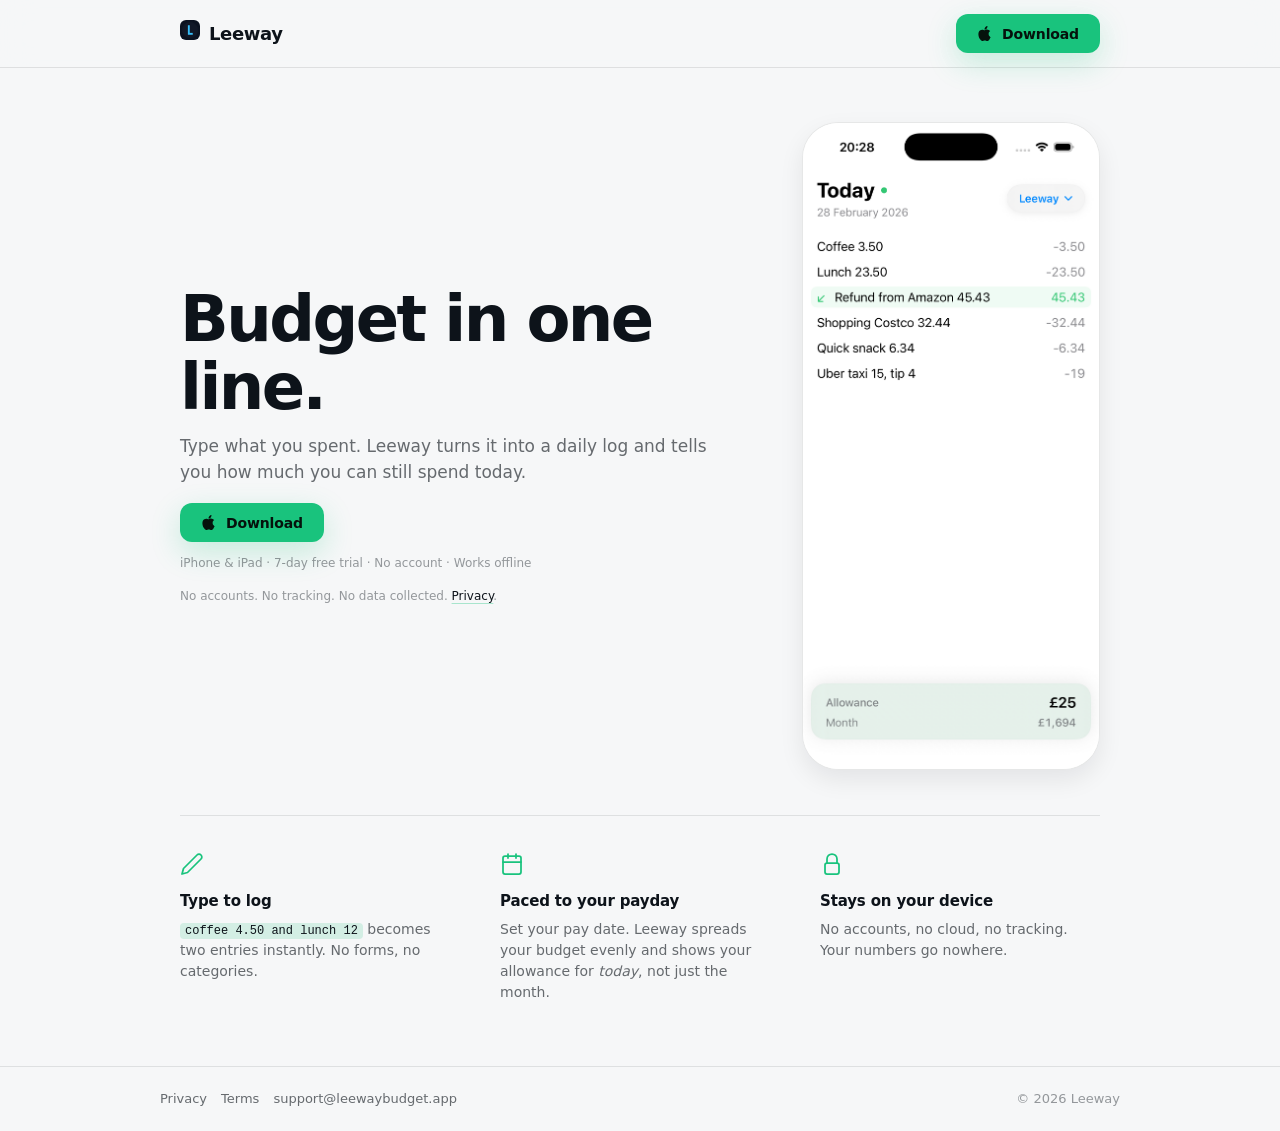
==== index.html @ d2e8f646 "chore(site): polish, features section, legal fixes, and SEO hygiene - Add 3-column features section " ====
<!DOCTYPE html>
<html lang="en">
<head>
  <meta charset="UTF-8">
  <meta name="viewport" content="width=device-width, initial-scale=1.0, viewport-fit=cover">
  <title>Leeway — Budget in one line</title>
  <meta name="description" content="Type what you spent. Leeway turns it into a daily log and tells you how much you can still spend today. Text-first budgeting for iOS — no forms, no accounts, no fuss.">
  <meta property="og:title" content="Leeway — Budget in one line">
  <meta property="og:description" content="Type what you spent. Leeway turns it into a daily log and tells you how much you can still spend today.">
  <meta property="og:type" content="website">
  <meta property="og:url" content="https://leewaybudget.app">
  <meta property="og:image" content="https://leewaybudget.app/assets/og-image.png">
  <link rel="canonical" href="https://leewaybudget.app">
  <link rel="icon" type="image/png" href="assets/icon-light.png" media="(prefers-color-scheme: light)">
  <link rel="icon" type="image/png" href="assets/icon-dark.png" media="(prefers-color-scheme: dark)">
  <link rel="apple-touch-icon" href="assets/icon-light.png">
  <link rel="stylesheet" href="styles.css?v=12">
  <meta name="theme-color" content="#f6f7f8" media="(prefers-color-scheme: light)">
  <meta name="theme-color" content="#0b0f14" media="(prefers-color-scheme: dark)">
  <!-- Replace XXXXXXXXX with your App Store numeric ID when live -->
  <!-- <meta name="apple-itunes-app" content="app-id=XXXXXXXXX"> -->
  <script type="application/ld+json">
  {
    "@context": "https://schema.org",
    "@type": "SoftwareApplication",
    "name": "Leeway",
    "operatingSystem": "iOS",
    "applicationCategory": "FinanceApplication",
    "description": "Text-first budgeting for iOS. Type what you spent and see your daily allowance.",
    "url": "https://leewaybudget.app",
    "offers": { "@type": "Offer", "price": "0", "priceCurrency": "USD" }
  }
  </script>
</head>
<body>

<a class="skip" href="#content">Skip to content</a>

<header class="site-header">
  <nav class="nav" aria-label="Primary">
    <a href="/" class="brand" aria-label="Leeway home">
      <picture class="brand-mark" aria-hidden="true">
        <source srcset="assets/icon-dark.png" media="(prefers-color-scheme: dark)">
        <img src="assets/icon-light.png" width="28" height="28" alt="">
      </picture>
      <span class="brand-name">Leeway</span>
    </a>
    <a class="btn btn-primary" href="https://apps.apple.com/app/leeway" aria-label="Download Leeway on the App Store">
      <svg viewBox="0 0 24 24" fill="currentColor" aria-hidden="true"><path d="M12.152 6.896c-.948 0-2.415-1.078-3.96-1.04-2.04.027-3.91 1.183-4.961 3.014-2.117 3.675-.546 9.103 1.519 12.09 1.013 1.454 2.208 3.09 3.792 3.039 1.52-.065 2.09-.987 3.935-.987 1.831 0 2.35.987 3.96.948 1.637-.026 2.676-1.48 3.676-2.948 1.156-1.688 1.636-3.325 1.662-3.415-.039-.013-3.182-1.221-3.22-4.857-.026-3.04 2.48-4.494 2.597-4.559-1.429-2.09-3.623-2.324-4.39-2.376-2-.156-3.675 1.09-4.61 1.09zM15.53 3.83c.843-1.012 1.4-2.427 1.245-3.83-1.207.052-2.662.805-3.532 1.818-.78.896-1.454 2.338-1.273 3.714 1.338.104 2.715-.688 3.559-1.701"/></svg>
      Download
    </a>
  </nav>
</header>

<main id="content" class="wrap">
  <section class="hero">
    <div class="hero-copy">
      <h1>Budget in one line.</h1>
      <p class="lead">Type what you spent. Leeway turns it into a daily log and tells you how much you can still spend today.</p>

      <div class="hero-ctas">
        <a class="btn btn-primary" href="https://apps.apple.com/app/leeway" aria-label="Download Leeway on the App Store">
          <svg viewBox="0 0 24 24" fill="currentColor" aria-hidden="true"><path d="M12.152 6.896c-.948 0-2.415-1.078-3.96-1.04-2.04.027-3.91 1.183-4.961 3.014-2.117 3.675-.546 9.103 1.519 12.09 1.013 1.454 2.208 3.09 3.792 3.039 1.52-.065 2.09-.987 3.935-.987 1.831 0 2.35.987 3.96.948 1.637-.026 2.676-1.48 3.676-2.948 1.156-1.688 1.636-3.325 1.662-3.415-.039-.013-3.182-1.221-3.22-4.857-.026-3.04 2.48-4.494 2.597-4.559-1.429-2.09-3.623-2.324-4.39-2.376-2-.156-3.675 1.09-4.61 1.09zM15.53 3.83c.843-1.012 1.4-2.427 1.245-3.83-1.207.052-2.662.805-3.532 1.818-.78.896-1.454 2.338-1.273 3.714 1.338.104 2.715-.688 3.559-1.701"/></svg>
          Download
        </a>
      </div>
      <p class="fineprint">iPhone & iPad · 7-day free trial · No account · Works offline</p>

      <p class="micro">No accounts. No tracking. No data collected. <a href="privacy.html">Privacy</a>.</p>
    </div>

    <div class="hero-media">
      <div class="phone">
        <img src="assets/screenshot.png" alt="Leeway app showing a daily log and an allowance card" width="1206" height="2622" loading="eager" fetchpriority="high">
      </div>
    </div>
  </section>

  <section class="features" aria-label="Features">
    <div class="feature">
      <svg class="feat-icon" viewBox="0 0 24 24" fill="none" stroke="currentColor" stroke-width="1.75" stroke-linecap="round" stroke-linejoin="round" aria-hidden="true">
        <path d="M17 3a2.828 2.828 0 1 1 4 4L7.5 20.5 2 22l1.5-5.5L17 3z"/>
      </svg>
      <h3>Type to log</h3>
      <p><code>coffee 4.50 and lunch 12</code> becomes two entries instantly. No forms, no categories.</p>
    </div>
    <div class="feature">
      <svg class="feat-icon" viewBox="0 0 24 24" fill="none" stroke="currentColor" stroke-width="1.75" stroke-linecap="round" stroke-linejoin="round" aria-hidden="true">
        <rect x="3" y="4" width="18" height="18" rx="2"/>
        <line x1="16" y1="2" x2="16" y2="6"/>
        <line x1="8" y1="2" x2="8" y2="6"/>
        <line x1="3" y1="10" x2="21" y2="10"/>
      </svg>
      <h3>Paced to your payday</h3>
      <p>Set your pay date. Leeway spreads your budget evenly and shows your allowance for <em>today</em>, not just the month.</p>
    </div>
    <div class="feature">
      <svg class="feat-icon" viewBox="0 0 24 24" fill="none" stroke="currentColor" stroke-width="1.75" stroke-linecap="round" stroke-linejoin="round" aria-hidden="true">
        <rect x="5" y="11" width="14" height="11" rx="2"/>
        <path d="M7 11V7a5 5 0 0 1 10 0v4"/>
      </svg>
      <h3>Stays on your device</h3>
      <p>No accounts, no cloud, no tracking. Your numbers go nowhere.</p>
    </div>
  </section>
</main>

<footer class="site-footer">
  <div class="foot">
    <div class="foot-links" aria-label="Footer">
      <a href="privacy.html">Privacy</a>
      <a href="terms.html">Terms</a>
      <a href="mailto:support@leewaybudget.app">support@leewaybudget.app</a>
    </div>
    <div class="foot-copy">© 2026 Leeway</div>
  </div>
</footer>

</body>
</html>
---- styles.css ----
*,
*::before,
*::after { box-sizing: border-box; }

html { scroll-behavior: smooth; }

:root {
  color-scheme: light dark;

  --bg:       #f6f7f8;
  --surface-2: #ffffff;
  --border:   rgba(13, 19, 26, 0.10);
  --text:     #0d131a;
  --muted:    rgba(13, 19, 26, 0.62);
  --muted-2:  rgba(13, 19, 26, 0.42);

  --accent:   #19c37d;
  --accent-2: rgba(25, 195, 125, 0.16);

  --shadow-2: 0 10px 24px rgba(13, 19, 26, 0.08);

  --sans: ui-sans-serif, system-ui, -apple-system, "Segoe UI", Roboto, "Helvetica Neue", Arial, "Apple Color Emoji", "Segoe UI Emoji";
}

@media (prefers-color-scheme: dark) {
  :root {
    --bg:       #0b0f14;
    --surface-2: #141a22;
    --border:   rgba(255, 255, 255, 0.10);
    --text:     rgba(255, 255, 255, 0.92);
    --muted:    rgba(255, 255, 255, 0.62);
    --muted-2:  rgba(255, 255, 255, 0.42);
    --shadow-2: 0 14px 30px rgba(0, 0, 0, 0.40);
  }
}

body {
  margin: 0;
  font-family: var(--sans);
  color: var(--text);
  background: var(--bg);
  -webkit-font-smoothing: antialiased;
  line-height: 1.55;
}

a { color: inherit; text-decoration: none; }

img { max-width: 100%; height: auto; }

::selection { background: var(--accent-2); }

:focus-visible {
  outline: 3px solid var(--accent-2);
  outline-offset: 3px;
  border-radius: 10px;
}

/* Skip link */
.skip {
  position: absolute;
  left: -999px;
  top: 10px;
  padding: 10px 12px;
  border-radius: 12px;
  border: 1px solid var(--border);
  background: var(--surface-2);
  color: var(--text);
  z-index: 60;
}
.skip:focus { left: 12px; }

/* Header / nav */
.site-header {
  position: sticky;
  top: 0;
  z-index: 50;
  border-bottom: 1px solid var(--border);
  background: color-mix(in oklab, var(--bg) 82%, transparent);
  backdrop-filter: blur(16px);
  -webkit-backdrop-filter: blur(16px);
}

.nav {
  max-width: 960px;
  margin: 0 auto;
  padding: calc(14px + env(safe-area-inset-top)) calc(20px + env(safe-area-inset-right)) 14px calc(20px + env(safe-area-inset-left));
  display: flex;
  align-items: center;
  justify-content: space-between;
  gap: 16px;
}

.brand {
  display: inline-flex;
  align-items: center;
  gap: 9px;
  font-weight: 700;
  letter-spacing: -0.02em;
}

.brand-mark img { border-radius: 6px; width: 20px; height: 20px; }
.brand-name { font-size: 18px; letter-spacing: -0.02em; }

/* Buttons */
.btn {
  display: inline-flex;
  align-items: center;
  justify-content: center;
  gap: 10px;
  font-weight: 700;
  padding: 11px 20px;
  border-radius: 12px;
  border: 1px solid transparent;
  transition: transform .12s ease, background-color .12s ease;
  font-size: 14px;
  line-height: 1;
  user-select: none;
  letter-spacing: -0.01em;
}
.btn:hover { transform: translateY(-1px); }
.btn svg { width: 15px; height: 15px; flex-shrink: 0; }

.btn-primary {
  background: var(--accent);
  color: #05120c;
  box-shadow: 0 10px 30px rgba(25, 195, 125, 0.22);
}
.btn-primary:hover { background: color-mix(in oklab, var(--accent) 88%, #000 12%); }

/* Layout */
main { display: block; }

.wrap {
  max-width: 960px;
  margin: 0 auto;
  padding: clamp(28px, 6svh, 72px) calc(20px + env(safe-area-inset-right)) clamp(32px, 7svh, 80px) calc(20px + env(safe-area-inset-left));
}

/* Hero */
.hero {
  display: grid;
  grid-template-columns: 1fr auto;
  gap: 44px;
  align-items: center;
}

.hero-copy h1 {
  margin: 0 0 12px;
  font-size: clamp(34px, 7vw, 64px);
  line-height: 1.05;
  letter-spacing: -0.04em;
}

.lead {
  margin: 0;
  font-size: 17px;
  color: var(--muted);
  max-width: 52ch;
}

.hero-ctas {
  margin-top: 18px;
  display: flex;
  gap: 10px;
  flex-wrap: wrap;
}

.fineprint {
  margin: 12px 0 0;
  font-size: 12px;
  color: var(--muted-2);
}

.hero-media {
  display: flex;
  justify-content: flex-end;
}

.phone {
  width: auto;
  height: clamp(640px, 72vh, 760px);
  max-width: 360px;
  aspect-ratio: 1206 / 2622;
  border-radius: 36px;
  overflow: hidden;
  border: 1px solid var(--border);
  background: #fff;
  box-shadow: var(--shadow-2);
  position: relative;
  transform: translateZ(0); /* force GPU layer — prevents mask-image flicker on scroll */
}

.phone img { display: block; width: 100%; height: 100%; object-fit: cover; object-position: top; }

/* Microcopy */
.micro {
  margin: 14px 0 0;
  font-size: 12px;
  color: var(--muted-2);
  max-width: 60ch;
}
.micro a {
  color: var(--text);
  text-decoration: underline;
  text-decoration-color: rgba(25, 195, 125, 0.35);
  text-underline-offset: 3px;
}
.micro a:hover { text-decoration-color: var(--accent); }

/* Features */
.features {
  display: grid;
  grid-template-columns: repeat(3, 1fr);
  gap: 28px 40px;
  margin-top: clamp(32px, 5svh, 56px);
  padding-top: clamp(28px, 4svh, 48px);
  border-top: 1px solid var(--border);
}
.feat-icon {
  display: block;
  width: 24px;
  height: 24px;
  color: var(--accent);
  margin-bottom: 14px;
}
.feature h3 {
  margin: 0 0 6px;
  font-size: 15px;
  font-weight: 700;
  letter-spacing: -0.01em;
}
.feature p {
  margin: 0;
  font-size: 14px;
  color: var(--muted);
  line-height: 1.5;
}
.feature code {
  font-family: ui-monospace, monospace;
  font-size: 12px;
  background: var(--accent-2);
  padding: 1px 5px;
  border-radius: 4px;
  color: var(--text);
}

.help {
  margin: 10px 0 0;
  font-size: 12px;
  color: var(--muted-2);
}

/* Footer */
.site-footer {
  border-top: 1px solid var(--border);
  padding: 22px calc(20px + env(safe-area-inset-right)) 22px calc(20px + env(safe-area-inset-left));
}
.foot {
  max-width: 960px;
  margin: 0 auto;
  display: flex;
  align-items: center;
  justify-content: space-between;
  gap: 14px;
  flex-wrap: wrap;
}
.foot-links { display: flex; gap: 14px; flex-wrap: wrap; font-size: 13px; }
.foot-links a { color: var(--muted); text-decoration: none; }
.foot-links a:hover { color: var(--text); text-decoration: underline; text-underline-offset: 3px; }
.foot-copy { color: var(--muted-2); font-size: 13px; }

/* Legal pages */
.legal {
  max-width: 820px;
  margin: 0 auto;
  padding: 48px 20px 70px;
}
.legal h1 {
  margin: 0;
  font-size: clamp(32px, 4vw, 46px);
  letter-spacing: -0.03em;
  line-height: 1.1;
}
.legal .eff {
  margin: 10px 0 0;
  font-size: 13px;
  color: var(--muted-2);
}
.legal h2 {
  margin: 38px 0 10px;
  font-size: 18px;
  letter-spacing: -0.01em;
}
.legal p,
.legal li {
  color: var(--muted);
  margin: 0 0 12px;
  font-size: 15px;
}
.legal a {
  color: var(--text);
  text-decoration: underline;
  text-decoration-color: rgba(25, 195, 125, 0.35);
  text-underline-offset: 3px;
}
.legal a:hover { text-decoration-color: var(--accent); }
.legal ul { padding-left: 20px; }
.legal hr { border: none; border-top: 1px solid var(--border); margin: 26px 0; }

/* Responsive */
@media (max-width: 980px) {
  .hero {
    grid-template-columns: 1fr;
    gap: 24px;
  }
  .hero-media { justify-content: center; }
  .hero-ctas .btn { width: 100%; padding: 14px 16px; border-radius: 14px; }
  .phone {
    height: min(66svh, 720px);
    max-width: min(92vw, 420px);
  }
  /* Show top + bottom of screenshot blended, hiding the empty middle */
  @supports ((-webkit-mask-image: linear-gradient(#000, transparent)) or (mask-image: linear-gradient(#000, transparent))) {
    .phone img { opacity: 0; }
    .phone::before,
    .phone::after {
      content: '';
      position: absolute;
      inset: 0;
      background-image: url("assets/screenshot.png");
      background-repeat: no-repeat;
      background-size: 100% auto;
    }
    .phone::before {
      background-position: top center;
      -webkit-mask-image: linear-gradient(to bottom, #000 0%, #000 62%, transparent 82%);
      mask-image: linear-gradient(to bottom, #000 0%, #000 62%, transparent 82%);
    }
    .phone::after {
      background-position: bottom center;
      -webkit-mask-image: linear-gradient(to top, #000 0%, #000 40%, transparent 70%);
      mask-image: linear-gradient(to top, #000 0%, #000 40%, transparent 70%);
    }
  }
}

@media (max-width: 600px) {
  .site-header .btn { display: none; }
  .features { grid-template-columns: 1fr; gap: 24px; }
}

/* Touch devices: disable sticky hover state triggered by tap */
@media (hover: none) {
  .btn:hover { transform: none; }
}

@media (prefers-reduced-motion: reduce) {
  * { scroll-behavior: auto !important; transition: none !important; animation: none !important; }
}
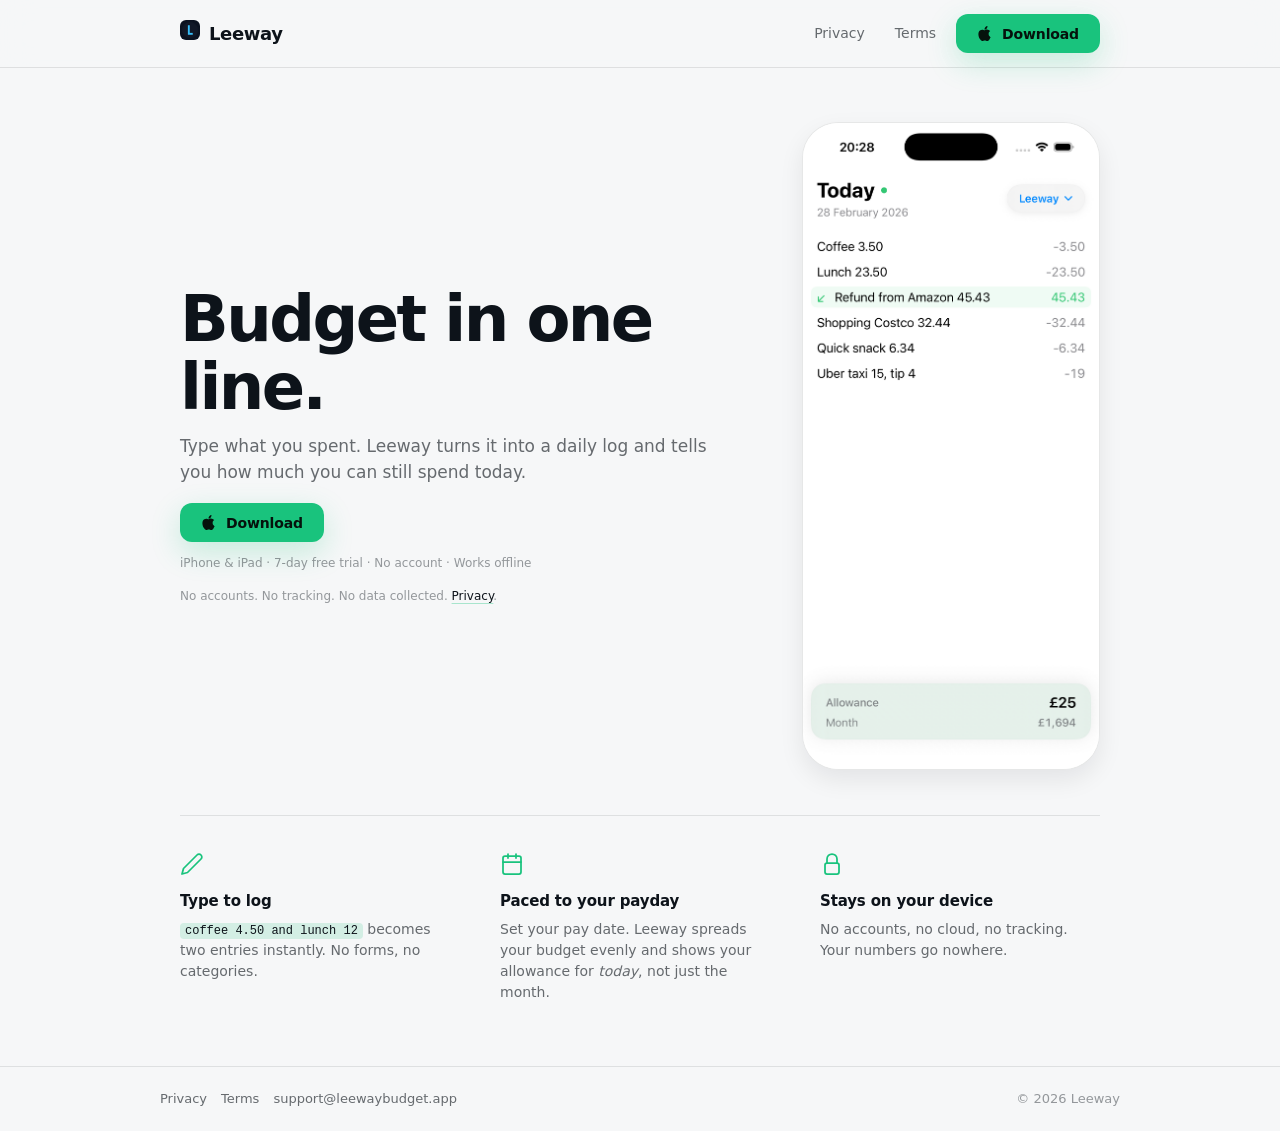
==== commit 2e8c0659: "Standardize header nav across pages" ====
--- a/index.html
+++ b/index.html
@@ -14,7 +14,7 @@
   <link rel="icon" type="image/png" href="assets/icon-light.png" media="(prefers-color-scheme: light)">
   <link rel="icon" type="image/png" href="assets/icon-dark.png" media="(prefers-color-scheme: dark)">
   <link rel="apple-touch-icon" href="assets/icon-light.png">
-  <link rel="stylesheet" href="styles.css?v=12">
+  <link rel="stylesheet" href="styles.css?v=16">
   <meta name="theme-color" content="#f6f7f8" media="(prefers-color-scheme: light)">
   <meta name="theme-color" content="#0b0f14" media="(prefers-color-scheme: dark)">
   <!-- Replace XXXXXXXXX with your App Store numeric ID when live -->
@@ -38,17 +38,21 @@
 
 <header class="site-header">
   <nav class="nav" aria-label="Primary">
-    <a href="/" class="brand" aria-label="Leeway home">
+    <a href="index.html" class="brand" aria-label="Leeway home">
       <picture class="brand-mark" aria-hidden="true">
         <source srcset="assets/icon-dark.png" media="(prefers-color-scheme: dark)">
         <img src="assets/icon-light.png" width="28" height="28" alt="">
       </picture>
       <span class="brand-name">Leeway</span>
     </a>
-    <a class="btn btn-primary" href="https://apps.apple.com/app/leeway" aria-label="Download Leeway on the App Store">
-      <svg viewBox="0 0 24 24" fill="currentColor" aria-hidden="true"><path d="M12.152 6.896c-.948 0-2.415-1.078-3.96-1.04-2.04.027-3.91 1.183-4.961 3.014-2.117 3.675-.546 9.103 1.519 12.09 1.013 1.454 2.208 3.09 3.792 3.039 1.52-.065 2.09-.987 3.935-.987 1.831 0 2.35.987 3.96.948 1.637-.026 2.676-1.48 3.676-2.948 1.156-1.688 1.636-3.325 1.662-3.415-.039-.013-3.182-1.221-3.22-4.857-.026-3.04 2.48-4.494 2.597-4.559-1.429-2.09-3.623-2.324-4.39-2.376-2-.156-3.675 1.09-4.61 1.09zM15.53 3.83c.843-1.012 1.4-2.427 1.245-3.83-1.207.052-2.662.805-3.532 1.818-.78.896-1.454 2.338-1.273 3.714 1.338.104 2.715-.688 3.559-1.701"/></svg>
-      Download
-    </a>
+    <div class="nav-actions" aria-label="Actions">
+      <a class="nav-link" href="privacy.html">Privacy</a>
+      <a class="nav-link" href="terms.html">Terms</a>
+      <a class="btn btn-primary" href="https://apps.apple.com/app/leeway" aria-label="Download Leeway on the App Store">
+        <svg viewBox="0 0 24 24" fill="currentColor" aria-hidden="true"><path d="M12.152 6.896c-.948 0-2.415-1.078-3.96-1.04-2.04.027-3.91 1.183-4.961 3.014-2.117 3.675-.546 9.103 1.519 12.09 1.013 1.454 2.208 3.09 3.792 3.039 1.52-.065 2.09-.987 3.935-.987 1.831 0 2.35.987 3.96.948 1.637-.026 2.676-1.48 3.676-2.948 1.156-1.688 1.636-3.325 1.662-3.415-.039-.013-3.182-1.221-3.22-4.857-.026-3.04 2.48-4.494 2.597-4.559-1.429-2.09-3.623-2.324-4.39-2.376-2-.156-3.675 1.09-4.61 1.09zM15.53 3.83c.843-1.012 1.4-2.427 1.245-3.83-1.207.052-2.662.805-3.532 1.818-.78.896-1.454 2.338-1.273 3.714 1.338.104 2.715-.688 3.559-1.701"/></svg>
+        Download
+      </a>
+    </div>
   </nav>
 </header>
 
--- a/styles.css
+++ b/styles.css
@@ -90,6 +90,12 @@
   gap: 16px;
 }
 
+.nav-actions {
+  display: inline-flex;
+  align-items: center;
+  gap: 10px;
+}
+
 .brand {
   display: inline-flex;
   align-items: center;
@@ -100,6 +106,30 @@
 
 .brand-mark img { border-radius: 6px; width: 20px; height: 20px; }
 .brand-name { font-size: 18px; letter-spacing: -0.02em; }
+
+.nav-link,
+.nav-back {
+  font-size: 14px;
+  color: var(--muted);
+  padding: 8px 10px;
+  border-radius: 10px;
+}
+.nav-link:hover,
+.nav-back:hover { color: var(--text); background: rgba(0, 0, 0, 0.04); }
+@media (prefers-color-scheme: dark) {
+  .nav-link:hover,
+  .nav-back:hover { background: rgba(255, 255, 255, 0.06); }
+}
+
+.nav-link[aria-current="page"] {
+  color: var(--text);
+  background: color-mix(in oklab, var(--text) 10%, transparent);
+}
+
+@media (max-width: 560px) {
+  .nav-actions { gap: 8px; }
+  .nav-link { display: none; }
+}
 
 /* Buttons */
 .btn {
@@ -352,6 +382,7 @@
 /* Touch devices: disable sticky hover state triggered by tap */
 @media (hover: none) {
   .btn:hover { transform: none; }
+  .btn-primary:hover { background: var(--accent); }
 }
 
 @media (prefers-reduced-motion: reduce) {
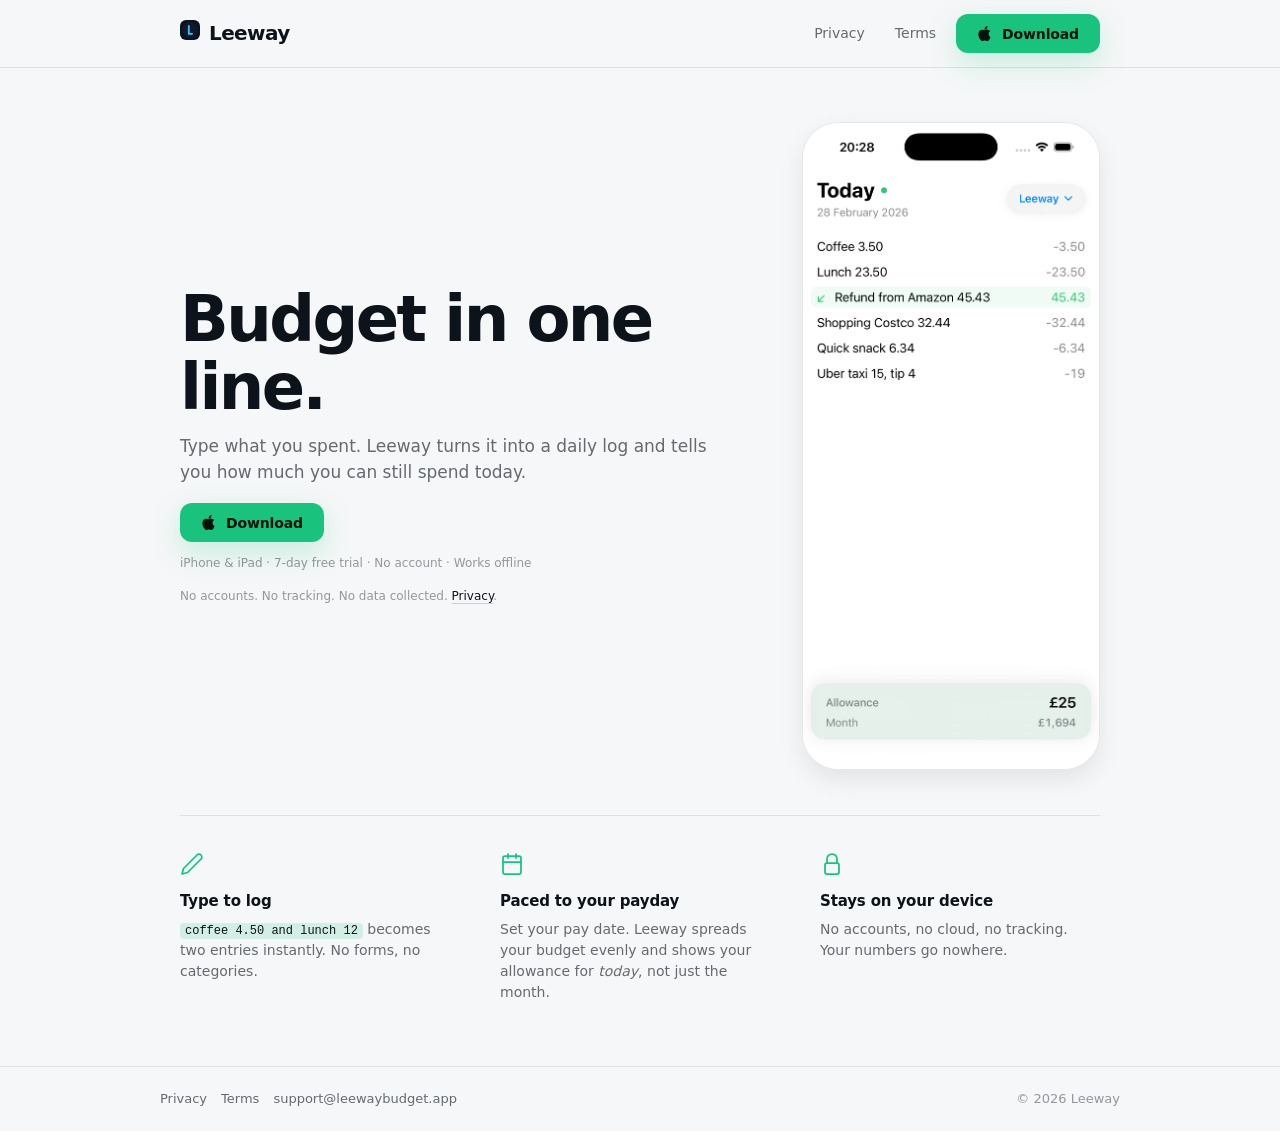
==== commit 4ccdb9f0: "Make brand title larger in header" ====
--- a/index.html
+++ b/index.html
@@ -14,7 +14,7 @@
   <link rel="icon" type="image/png" href="assets/icon-light.png" media="(prefers-color-scheme: light)">
   <link rel="icon" type="image/png" href="assets/icon-dark.png" media="(prefers-color-scheme: dark)">
   <link rel="apple-touch-icon" href="assets/icon-light.png">
-  <link rel="stylesheet" href="styles.css?v=16">
+  <link rel="stylesheet" href="styles.css?v=17">
   <meta name="theme-color" content="#f6f7f8" media="(prefers-color-scheme: light)">
   <meta name="theme-color" content="#0b0f14" media="(prefers-color-scheme: dark)">
   <!-- Replace XXXXXXXXX with your App Store numeric ID when live -->
--- a/styles.css
+++ b/styles.css
@@ -100,12 +100,17 @@
   display: inline-flex;
   align-items: center;
   gap: 9px;
-  font-weight: 700;
-  letter-spacing: -0.02em;
+  font-weight: 800;
+  letter-spacing: -0.03em;
 }
 
 .brand-mark img { border-radius: 6px; width: 20px; height: 20px; }
-.brand-name { font-size: 18px; letter-spacing: -0.02em; }
+.brand-name { font-size: 20px; letter-spacing: -0.03em; }
+
+@media (max-width: 560px) {
+  .brand-mark img { width: 22px; height: 22px; border-radius: 7px; }
+  .brand-name { font-size: 24px; }
+}
 
 .nav-link,
 .nav-back {
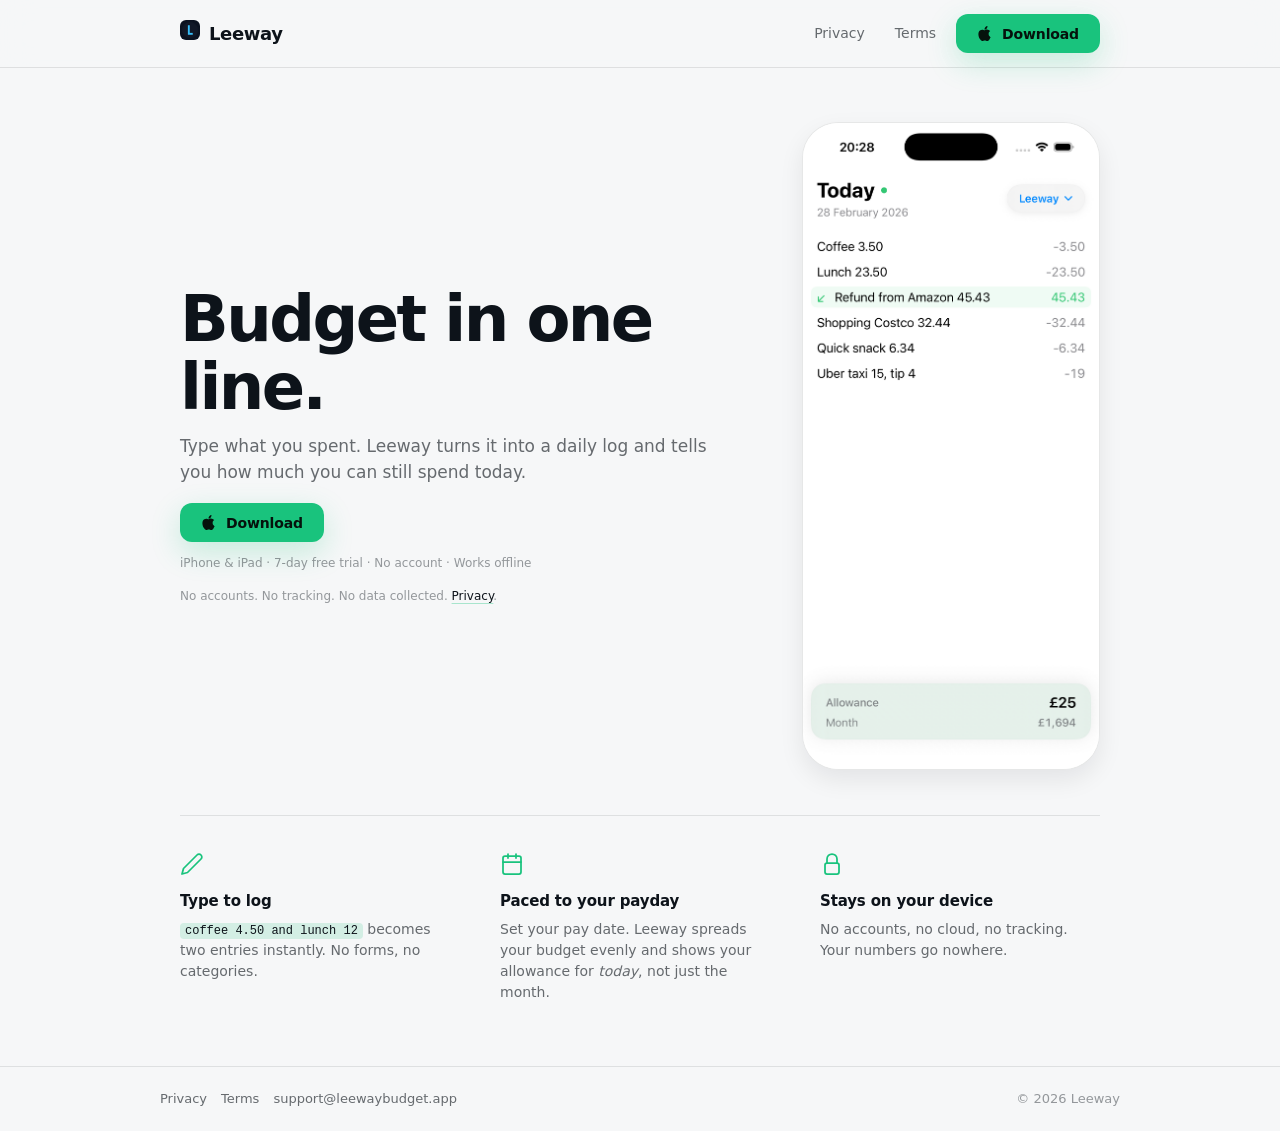
==== commit 77854966: "Move large-title feel off nav; rename back to Home" ====
--- a/index.html
+++ b/index.html
@@ -14,7 +14,7 @@
   <link rel="icon" type="image/png" href="assets/icon-light.png" media="(prefers-color-scheme: light)">
   <link rel="icon" type="image/png" href="assets/icon-dark.png" media="(prefers-color-scheme: dark)">
   <link rel="apple-touch-icon" href="assets/icon-light.png">
-  <link rel="stylesheet" href="styles.css?v=17">
+  <link rel="stylesheet" href="styles.css?v=18">
   <meta name="theme-color" content="#f6f7f8" media="(prefers-color-scheme: light)">
   <meta name="theme-color" content="#0b0f14" media="(prefers-color-scheme: dark)">
   <!-- Replace XXXXXXXXX with your App Store numeric ID when live -->
--- a/styles.css
+++ b/styles.css
@@ -100,17 +100,12 @@
   display: inline-flex;
   align-items: center;
   gap: 9px;
-  font-weight: 800;
-  letter-spacing: -0.03em;
+  font-weight: 700;
+  letter-spacing: -0.02em;
 }
 
 .brand-mark img { border-radius: 6px; width: 20px; height: 20px; }
-.brand-name { font-size: 20px; letter-spacing: -0.03em; }
-
-@media (max-width: 560px) {
-  .brand-mark img { width: 22px; height: 22px; border-radius: 7px; }
-  .brand-name { font-size: 24px; }
-}
+.brand-name { font-size: 18px; letter-spacing: -0.02em; }
 
 .nav-link,
 .nav-back {
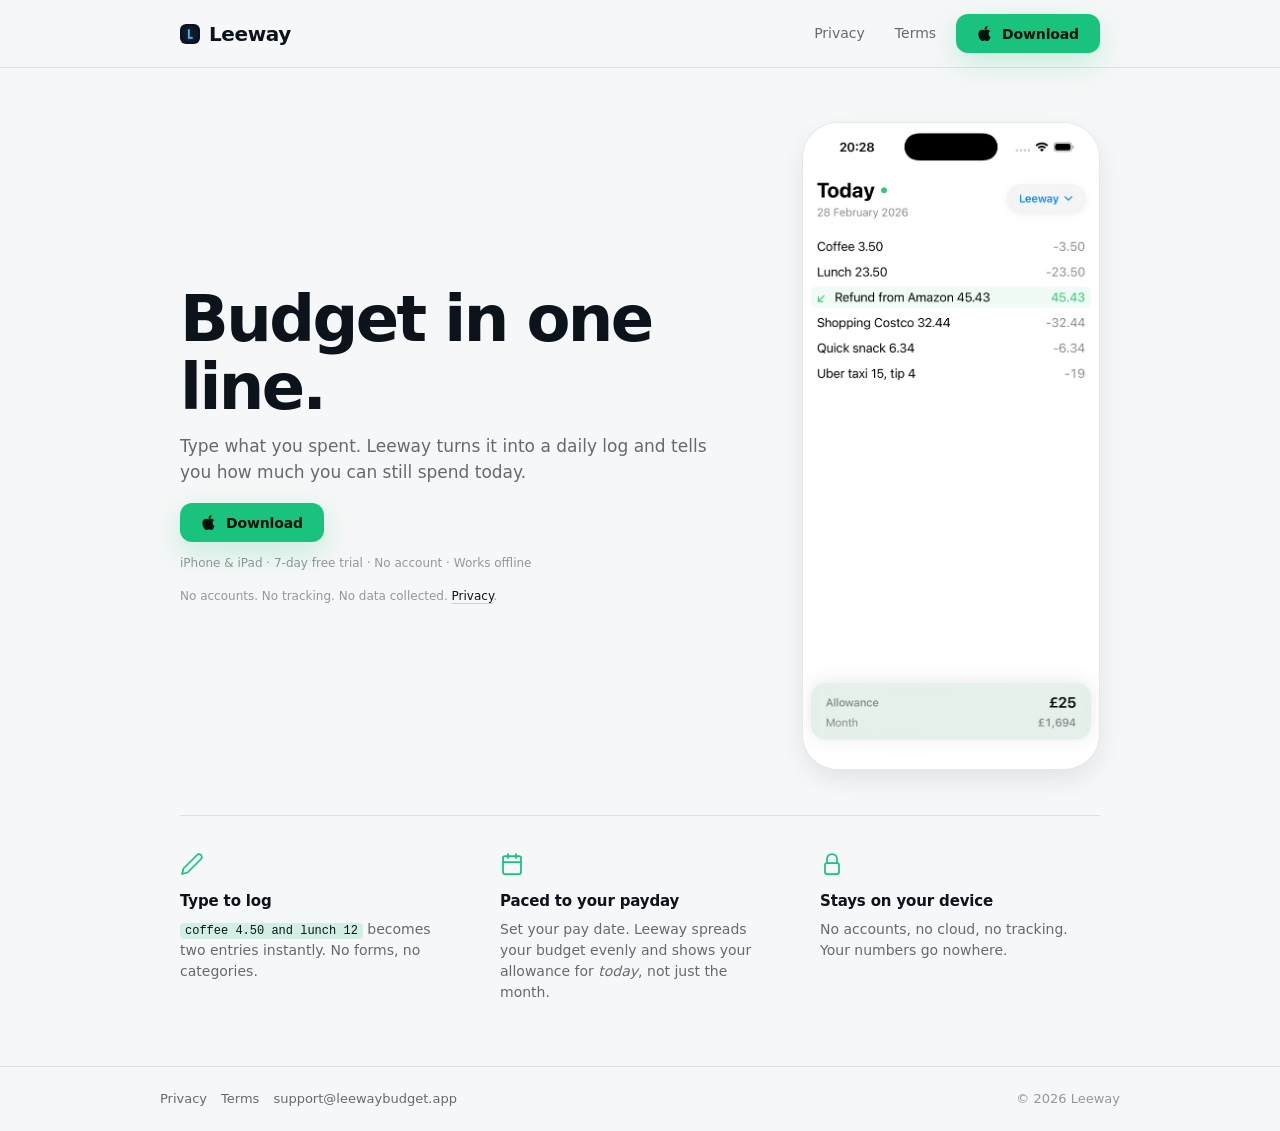
==== commit f4ca28a0: "Align brand icon and title sizing" ====
--- a/index.html
+++ b/index.html
@@ -14,7 +14,7 @@
   <link rel="icon" type="image/png" href="assets/icon-light.png" media="(prefers-color-scheme: light)">
   <link rel="icon" type="image/png" href="assets/icon-dark.png" media="(prefers-color-scheme: dark)">
   <link rel="apple-touch-icon" href="assets/icon-light.png">
-  <link rel="stylesheet" href="styles.css?v=18">
+  <link rel="stylesheet" href="styles.css?v=19">
   <meta name="theme-color" content="#f6f7f8" media="(prefers-color-scheme: light)">
   <meta name="theme-color" content="#0b0f14" media="(prefers-color-scheme: dark)">
   <!-- Replace XXXXXXXXX with your App Store numeric ID when live -->
--- a/styles.css
+++ b/styles.css
@@ -104,8 +104,19 @@
   letter-spacing: -0.02em;
 }
 
-.brand-mark img { border-radius: 6px; width: 20px; height: 20px; }
-.brand-name { font-size: 18px; letter-spacing: -0.02em; }
+.brand-mark {
+  width: 20px;
+  height: 20px;
+  display: block;
+  flex: none;
+}
+.brand-mark img {
+  border-radius: 6px;
+  width: 100%;
+  height: 100%;
+  display: block;
+}
+.brand-name { font-size: 20px; letter-spacing: -0.02em; line-height: 1; }
 
 .nav-link,
 .nav-back {
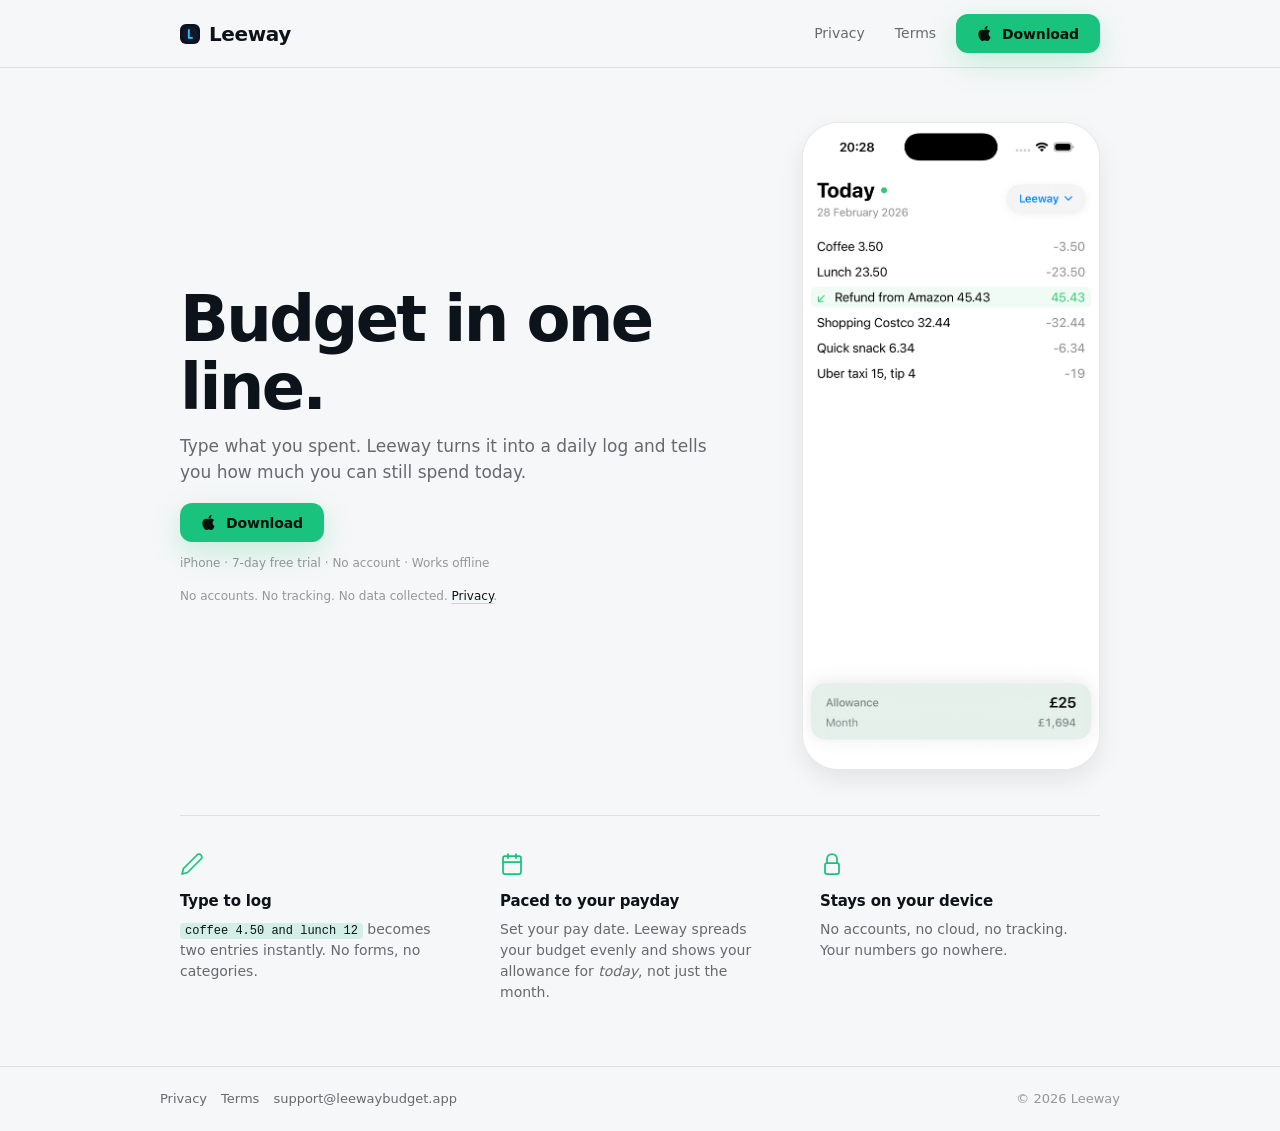
==== commit b0968cf9: "Update site for live App Store launch" ====
--- a/index.html
+++ b/index.html
@@ -17,8 +17,7 @@
   <link rel="stylesheet" href="styles.css?v=19">
   <meta name="theme-color" content="#f6f7f8" media="(prefers-color-scheme: light)">
   <meta name="theme-color" content="#0b0f14" media="(prefers-color-scheme: dark)">
-  <!-- Replace XXXXXXXXX with your App Store numeric ID when live -->
-  <!-- <meta name="apple-itunes-app" content="app-id=XXXXXXXXX"> -->
+  <meta name="apple-itunes-app" content="app-id=6758560495">
   <script type="application/ld+json">
   {
     "@context": "https://schema.org",
@@ -28,6 +27,7 @@
     "applicationCategory": "FinanceApplication",
     "description": "Text-first budgeting for iOS. Type what you spent and see your daily allowance.",
     "url": "https://leewaybudget.app",
+    "downloadUrl": "https://apps.apple.com/app/leeway/id6758560495",
     "offers": { "@type": "Offer", "price": "0", "priceCurrency": "USD" }
   }
   </script>
@@ -48,7 +48,7 @@
     <div class="nav-actions" aria-label="Actions">
       <a class="nav-link" href="privacy.html">Privacy</a>
       <a class="nav-link" href="terms.html">Terms</a>
-      <a class="btn btn-primary" href="https://apps.apple.com/app/leeway" aria-label="Download Leeway on the App Store">
+      <a class="btn btn-primary" href="https://apps.apple.com/app/leeway/id6758560495" aria-label="Download Leeway on the App Store">
         <svg viewBox="0 0 24 24" fill="currentColor" aria-hidden="true"><path d="M12.152 6.896c-.948 0-2.415-1.078-3.96-1.04-2.04.027-3.91 1.183-4.961 3.014-2.117 3.675-.546 9.103 1.519 12.09 1.013 1.454 2.208 3.09 3.792 3.039 1.52-.065 2.09-.987 3.935-.987 1.831 0 2.35.987 3.96.948 1.637-.026 2.676-1.48 3.676-2.948 1.156-1.688 1.636-3.325 1.662-3.415-.039-.013-3.182-1.221-3.22-4.857-.026-3.04 2.48-4.494 2.597-4.559-1.429-2.09-3.623-2.324-4.39-2.376-2-.156-3.675 1.09-4.61 1.09zM15.53 3.83c.843-1.012 1.4-2.427 1.245-3.83-1.207.052-2.662.805-3.532 1.818-.78.896-1.454 2.338-1.273 3.714 1.338.104 2.715-.688 3.559-1.701"/></svg>
         Download
       </a>
@@ -63,12 +63,12 @@
       <p class="lead">Type what you spent. Leeway turns it into a daily log and tells you how much you can still spend today.</p>
 
       <div class="hero-ctas">
-        <a class="btn btn-primary" href="https://apps.apple.com/app/leeway" aria-label="Download Leeway on the App Store">
+        <a class="btn btn-primary" href="https://apps.apple.com/app/leeway/id6758560495" aria-label="Download Leeway on the App Store">
           <svg viewBox="0 0 24 24" fill="currentColor" aria-hidden="true"><path d="M12.152 6.896c-.948 0-2.415-1.078-3.96-1.04-2.04.027-3.91 1.183-4.961 3.014-2.117 3.675-.546 9.103 1.519 12.09 1.013 1.454 2.208 3.09 3.792 3.039 1.52-.065 2.09-.987 3.935-.987 1.831 0 2.35.987 3.96.948 1.637-.026 2.676-1.48 3.676-2.948 1.156-1.688 1.636-3.325 1.662-3.415-.039-.013-3.182-1.221-3.22-4.857-.026-3.04 2.48-4.494 2.597-4.559-1.429-2.09-3.623-2.324-4.39-2.376-2-.156-3.675 1.09-4.61 1.09zM15.53 3.83c.843-1.012 1.4-2.427 1.245-3.83-1.207.052-2.662.805-3.532 1.818-.78.896-1.454 2.338-1.273 3.714 1.338.104 2.715-.688 3.559-1.701"/></svg>
           Download
         </a>
       </div>
-      <p class="fineprint">iPhone & iPad · 7-day free trial · No account · Works offline</p>
+      <p class="fineprint">iPhone · 7-day free trial · No account · Works offline</p>
 
       <p class="micro">No accounts. No tracking. No data collected. <a href="privacy.html">Privacy</a>.</p>
     </div>
